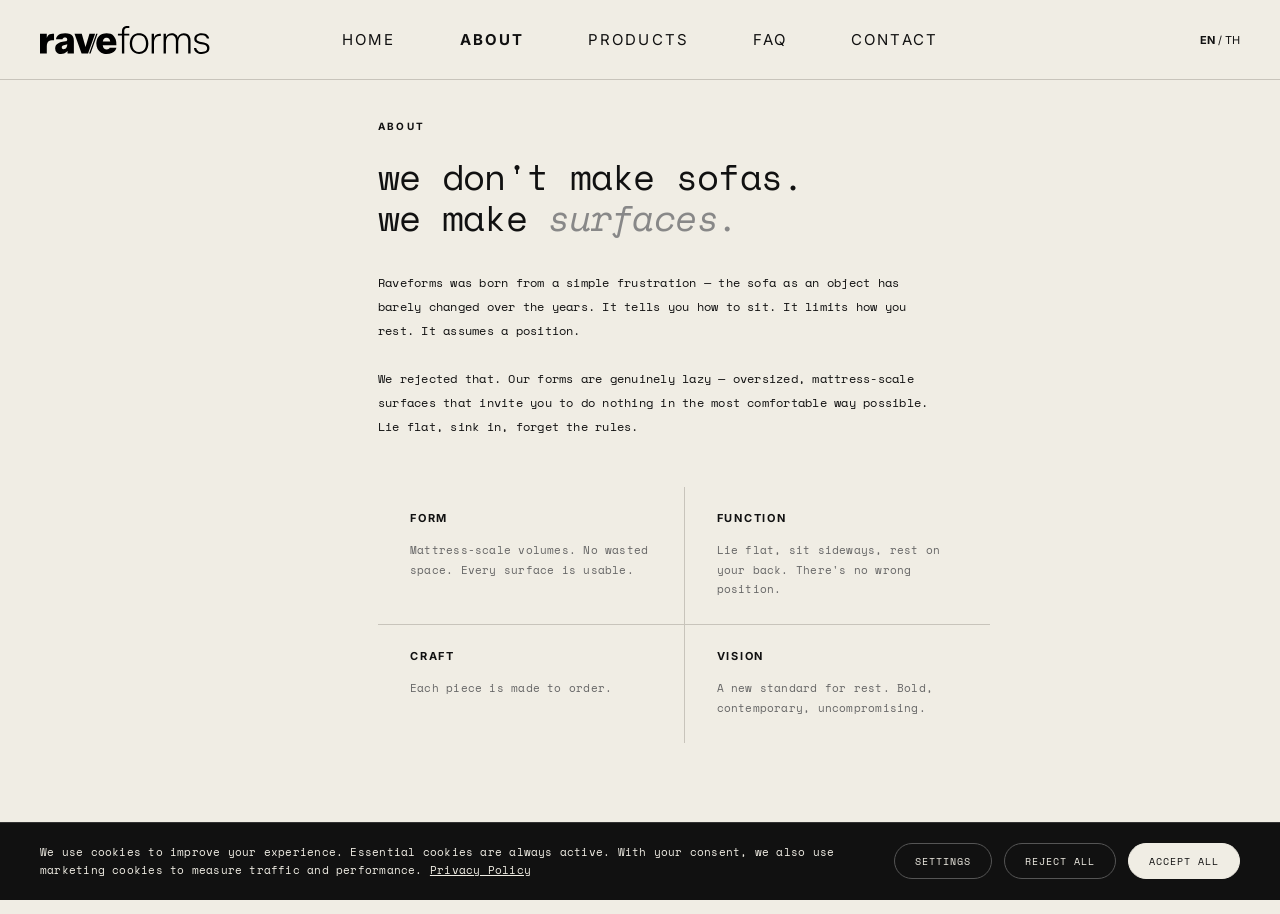
==== about.html @ 314253b8 "update" ====
<!DOCTYPE html>
<html lang="en">
<head>
  <meta charset="UTF-8">
  <meta name="viewport" content="width=device-width, initial-scale=1.0, maximum-scale=1.0">
  <title>raveforms / about</title>
  <link rel="icon" type="image/svg+xml" href="favicon.svg">
  <link rel="icon" type="image/png" href="favicon.png" sizes="32x32">
  <link rel="apple-touch-icon" href="apple-touch-icon.png">
  <link rel="stylesheet" href="style.css">
  <link rel="preconnect" href="https://fonts.googleapis.com">
  <link href="https://fonts.googleapis.com/css2?family=Inter:wght@300;400;700&family=Space+Mono:wght@400&display=swap" rel="stylesheet">
  <style>
/* CONTENT */
    .content {
      flex: 1;
      max-width: 780px;
      margin: 0 auto 0 auto;
      padding: 2.5rem 2.5rem 1.5rem 8rem;
      width: 100%;
    }

    

    .section {
      margin-bottom: 3.5rem;
      opacity: 0;
      animation: riseUp 0.8s cubic-bezier(0.16, 1, 0.3, 1) forwards;
    }

    .section:nth-child(2) { animation-delay: 0.4s; }
    .section:nth-child(3) { animation-delay: 0.6s; }
    .section:nth-child(4) { animation-delay: 0.8s; }
    .section:nth-child(5) { animation-delay: 1s; }

    .section-line {
      width: 32px;
      height: 0.5px;
      background: #C8C4BB;
      margin-bottom: 2rem;
    }

    .headline {
      font-family: 'Space Mono', monospace;
      font-size: clamp(20px, 3vw, 36px);
      font-weight: 400;
      color: #111;
      line-height: 1.15;
      letter-spacing: -0.02em;
      margin-bottom: 2rem;
    }

    .headline em {
      font-style: italic;
      color: #888;
    }

    .body-text {
      font-family: 'Space Mono', monospace;
      font-size: 12px;
      font-weight: 400;
      color: #111;
      line-height: 2;
      letter-spacing: 0.02em;
      max-width: 560px;
    }

    .body-text + .body-text {
      margin-top: 1.5rem;
    }

    .divider {
      border: none;
      border-top: 0.5px solid #C8C4BB;
      margin: 0 0 5rem;
      opacity: 0;
      animation: fadeIn 0.6s ease forwards 0.5s;
    }

    .stat-row {
      display: grid;
      grid-template-columns: repeat(3, 1fr);
      gap: 1px;
      background: #C8C4BB;
      margin-bottom: 5rem;
      opacity: 0;
      animation: fadeIn 0.8s ease forwards 0.9s;
    }

    .stat {
      background: #F0EDE4;
      padding: 2rem 1.5rem;
    }

    .stat-number {
      font-family: 'Space Mono', monospace;
      font-size: 32px;
      font-weight: 400;
      color: #111;
      line-height: 1;
      margin-bottom: 0.5rem;
    }

    .stat-label {
      font-family: 'Inter', sans-serif;
      font-size: 10px;
      font-weight: 700;
      letter-spacing: 0.16em;
      text-transform: uppercase;
      color: #888;
    }

    .values-grid {
      display: grid;
      grid-template-columns: 1fr 1fr;
      gap: 1px;
      background: #C8C4BB;
      opacity: 0;
      animation: fadeIn 0.8s ease forwards 1.1s;
      margin-bottom: 0.5rem;
    }

    .value-item {
      background: #F0EDE4;
      padding: 1.5rem 2rem;
    }

    .value-title {
      font-family: 'Inter', sans-serif;
      font-size: 11px;
      font-weight: 700;
      letter-spacing: 0.16em;
      text-transform: uppercase;
      color: #111;
      margin-bottom: 1rem;
    }

    .value-text {
      font-family: 'Space Mono', monospace;
      font-size: 11px;
      color: #666;
      line-height: 1.8;
      letter-spacing: 0.02em;
    }

    
    

    

    

    

    

    
      

    @media (max-width: 900px) {
      .content {
        padding: 3rem 1.25rem 2rem 1.25rem !important;
        max-width: 100%;
        margin: 0 auto;
        text-align: left;
      }
      .section-line { margin-left: 0; }
      .body-text { max-width: 100%; }
      .headline { font-size: clamp(28px, 8vw, 48px); margin-bottom: 2rem; }
      .stat-row { grid-template-columns: 1fr 1fr 1fr; }
      .values-grid { grid-template-columns: 1fr 1fr; gap: 1px; margin-top: 2rem; }
      .value-item { text-align: left; }
      .value-title { font-size: 11px; }
      .value-desc { font-size: 11px; }
    }
</style>
</head>
<body>

<div class="page">

  <!-- NAV -->
  <nav class="nav">
    <a href="index.html" class="nav-logo" style="text-decoration:none;display:inline-block;line-height:0;">
      <svg xmlns="http://www.w3.org/2000/svg" viewBox="0 0 499.46 82.54"><path d="M28.52 24.43c-2.53 1.17-4.57 3-6.12 5.5-.9 1.44-1.67 3.15-2.32 5.09V22.67H0v58.28h20.07V59.41c0-3.78.57-6.97 1.7-9.58s2.82-4.59 5.05-5.95q3.345-2.04 8.22-2.04h6.35V22.68h-3.86c-3.48 0-6.48.59-9.01 1.76Zm59.98-.9c-3.82-1.62-8.52-2.44-14.12-2.44-4.69 0-8.98.57-12.87 1.7s-7.13 3-9.69 5.61c-2.57 2.61-4.2 6.07-4.88 10.37h19.39c.3-1.81 1.15-3.04 2.55-3.68s3.08-.96 5.05-.96c1.28 0 2.4.21 3.34.62.94.42 1.68 1.04 2.21 1.87s.79 1.85.79 3.06v.11c0 1.44-.42 2.59-1.25 3.46s-2.12 1.49-3.86 1.87l-8.73 1.59c-4.99.91-9.09 2.23-12.3 3.97s-5.6 3.87-7.14 6.41c-1.55 2.53-2.32 5.58-2.32 9.13q0 7.26 4.71 11.79c3.14 3.02 7.39 4.54 12.76 4.54 3.25 0 6.2-.47 8.84-1.42a21.3 21.3 0 0 0 7.14-4.25c1.15-1.02 2.16-2.23 3.06-3.58v7.67h18.71V44.01c0-5.29-.95-9.62-2.83-12.98-1.89-3.36-4.74-5.86-8.56-7.48Zm-8.22 31.35c0 1.51-.23 3.06-.68 4.65s-1.12 3.06-1.98 4.42a10.3 10.3 0 0 1-3.34 3.29c-1.36.83-2.91 1.25-4.65 1.25s-2.99-.43-3.97-1.3q-1.47-1.305-1.47-4.14c0-1.51.53-2.81 1.59-3.91q1.59-1.65 4.65-2.55L75.87 55c2-.64 3.47-1.16 4.42-1.56v1.45Zm65.53-32.2-11.6 39.2-11.07-39.2h-21.43l20.86 58.28h19.1l20.84-58.28zm71.38 6.52q-3.915-4.14-9.3-6.12c-3.59-1.32-7.5-1.98-11.74-1.98-3.55 0-6.9.49-10.03 1.47-3.14.98-5.94 2.4-8.39 4.25a27.7 27.7 0 0 0-6.29 6.58c-1.74 2.53-3.08 5.35-4.03 8.45s-1.42 6.43-1.42 9.98c0 5.9 1.26 11.15 3.8 15.76 2.53 4.61 6.08 8.26 10.66 10.94 4.57 2.68 9.85 4.03 15.82 4.03s11.02-.89 15.14-2.67 7.33-4.06 9.64-6.86c2.3-2.8 3.69-5.74 4.14-8.84h-19.73c-.68 1.59-1.8 2.78-3.34 3.57-1.55.79-3.34 1.19-5.39 1.19-2.8 0-5.08-.66-6.86-1.98s-3.08-3.27-3.91-5.84c-.45-1.39-.77-2.95-.97-4.65h40.21c.15-6.42-.49-11.89-1.93-16.38-1.44-4.5-3.46-8.12-6.07-10.89Zm-31.98 16.38c.3-1.66.73-3.16 1.31-4.48.6-1.4 1.36-2.57 2.27-3.52.91-.94 1.96-1.66 3.17-2.15s2.57-.74 4.08-.74c1.36 0 2.63.17 3.8.51s2.23.93 3.17 1.76 1.76 1.95 2.44 3.34c.68 1.4 1.17 3.16 1.47 5.27h-21.71Zm62.82-43.71c-2.08 1.25-3.69 2.97-4.82 5.16s-1.7 4.65-1.7 7.37v8.28h-11.79v5.56h11.79v52.72h6.92V28.23h14.85v-5.56h-14.85v-8.5q0-3.735 2.1-6.18c1.4-1.62 3.23-2.44 5.5-2.44h7.26V0h-8.16c-2.65 0-5.01.62-7.09 1.87Zm97.29 22.28c-2.31.98-4.31 2.57-6.01 4.76-1.4 1.8-2.47 4.15-3.23 7.02V22.67h-6.92v58.28h6.92V48.64q0-5.445 1.98-9.75c1.32-2.87 3.17-5.16 5.56-6.86s5.16-2.55 8.33-2.55h4.2v-6.8h-3.63q-3.735 0-7.2 1.47m88.61-.45c-3.02-1.59-6.35-2.38-9.98-2.38-2.8 0-5.41.49-7.82 1.47-2.42.98-4.54 2.57-6.35 4.76-1.47 1.78-2.64 4.1-3.52 6.93-.73-2.91-1.84-5.27-3.34-7.04-1.85-2.19-4.04-3.76-6.58-4.71-2.53-.94-5.2-1.42-7.99-1.42-2.65 0-5.16.49-7.54 1.47s-4.46 2.48-6.24 4.48c-1.42 1.6-2.53 3.6-3.34 5.99V22.67h-6.92v58.28h6.92V48.07c0-4.23.66-7.9 1.98-11q1.98-4.65 5.67-7.26t8.79-2.61c5.1 0 6.31 1.3 8.96 3.91 2.64 2.61 3.97 6.75 3.97 12.42v37.42h6.92V47.27c0-4.08.64-7.61 1.93-10.6 1.28-2.98 3.1-5.31 5.44-6.97s5.1-2.5 8.28-2.5c2.42 0 4.67.59 6.75 1.76s3.76 2.97 5.05 5.39c1.28 2.42 1.93 5.52 1.93 9.3v37.3h6.92V42.06c0-4.46-.89-8.24-2.66-11.34-1.78-3.1-4.18-5.44-7.2-7.03Zm63.44 33.16c-1.4-2.15-3.33-3.89-5.78-5.21-2.46-1.32-5.24-2.29-8.33-2.89l-12.13-2.27c-2.57-.53-4.82-1.46-6.75-2.78s-2.89-3.46-2.89-6.41c0-2.42.7-4.38 2.1-5.9 1.4-1.51 3.21-2.62 5.44-3.34s4.59-1.08 7.09-1.08c2.79 0 5.27.4 7.43 1.19 2.15.79 3.93 1.91 5.33 3.35s2.4 3.21 3 5.33h6.8c-.38-3.25-1.61-6.03-3.69-8.33-2.08-2.31-4.72-4.08-7.94-5.33-3.21-1.25-6.79-1.87-10.71-1.87-3.17 0-6.07.4-8.67 1.19-2.61.79-4.88 1.91-6.8 3.34-1.93 1.44-3.42 3.14-4.48 5.1a13.2 13.2 0 0 0-1.59 6.35c0 4.16 1.32 7.52 3.97 10.09s6.65 4.35 12.02 5.33l10.32 1.93c4.46.91 7.5 2.42 9.13 4.54 1.62 2.12 2.44 4.27 2.44 6.46 0 2.57-.76 4.67-2.27 6.29-1.51 1.63-3.46 2.82-5.84 3.57-2.38.76-4.9 1.13-7.54 1.13-4.08 0-7.26-.6-9.52-1.81-2.27-1.21-3.89-2.74-4.88-4.59-.98-1.85-1.66-3.65-2.04-5.39h-6.8c.15 2.12.68 4.21 1.59 6.29q1.365 3.12 4.08 5.61c1.81 1.66 4.16 3 7.03 4.03 2.87 1.02 6.39 1.53 10.54 1.53 2.72 0 5.4-.32 8.05-.96q3.975-.96 7.2-3c3.225-2.04 3.89-3.16 5.22-5.39 1.32-2.23 1.98-4.93 1.98-8.11s-.7-5.84-2.1-7.99ZM306.6 25.17c-4.08-2.57-8.92-3.86-14.51-3.86-3.33 0-6.41.47-9.24 1.42s-5.37 2.31-7.6 4.08a25.9 25.9 0 0 0-5.73 6.41c-1.59 2.5-2.8 5.31-3.63 8.45s-1.25 6.52-1.25 10.15c0 6.05 1.13 11.36 3.4 15.93s5.46 8.15 9.58 10.71c4.12 2.57 8.94 3.86 14.46 3.86 3.32 0 6.41-.47 9.24-1.42s5.37-2.3 7.6-4.08 4.12-3.91 5.67-6.41 2.74-5.31 3.57-8.45 1.25-6.52 1.25-10.15c0-6.05-1.12-11.36-3.35-15.93s-5.39-8.14-9.47-10.71Zm5.15 34.19c-.49 2.46-1.27 4.72-2.32 6.8-1.06 2.08-2.4 3.89-4.03 5.44q-2.445 2.325-5.73 3.63c-2.19.87-4.72 1.3-7.6 1.3-4.76 0-8.66-1.15-11.68-3.46-3.02-2.3-5.25-5.35-6.69-9.13s-2.15-7.86-2.15-12.25c0-2.64.26-5.2.79-7.65.53-2.46 1.3-4.71 2.32-6.75s2.34-3.84 3.97-5.39c1.62-1.55 3.55-2.74 5.78-3.57s4.78-1.25 7.65-1.25c4.76 0 8.64 1.13 11.62 3.4s5.2 5.25 6.63 8.96c1.44 3.7 2.15 7.79 2.15 12.25 0 2.65-.25 5.2-.74 7.65ZM168.33 22.68h-2.55l-20.84 58.28h4.09l20.75-58.28z"/></svg>
    </a>

    <button class="nav-hamburger" id="nav-hamburger" aria-label="Menu">
      <span></span><span></span><span></span>
    </button>
    <ul class="nav-links">
      <li><a href="index.html">Home</a></li>
      <li class="active"><a href="about.html">About</a></li>
      <li style="position:relative;">
        <a href="#" id="prod-btn">Products</a>
        <div id="prod-menu">
          <a href="products.html">Sofas</a>
          <a href="accessories.html">Accessories</a>
        </div>
      </li>
      <li><a href="faq.html">FAQ</a></li>
      <li><a href="contact.html">Contact</a></li>
    </ul>

    <div class="nav-lang" id="lang-toggle">
      <span class="active" id="lang-en">EN</span>
      <span style="font-weight:400;"> / </span>
      <span class="inactive" id="lang-th">TH</span>
    </div>
  </nav>

  <!-- CONTENT -->
  <main class="content">

    <p class="page-label">About</p>

    <div class="section">
      <h1 class="headline">we don't make sofas.<br>we make <em>surfaces.</em></h1>
      <p class="body-text">Raveforms was born from a simple frustration — the sofa as an object has barely changed over the years. It tells you how to sit. It limits how you rest. It assumes a position.</p>
      <p class="body-text" style="margin-bottom: 3rem;">We rejected that. Our forms are genuinely lazy — oversized, mattress-scale surfaces that invite you to do nothing in the most comfortable way possible. Lie flat, sink in, forget the rules.</p>



    <div class="values-grid">
      <div class="value-item">
        <p class="value-title">Form</p>
        <p class="value-text">Mattress-scale volumes. No wasted space. Every surface is usable.</p>
      </div>
      <div class="value-item">
        <p class="value-title">Function</p>
        <p class="value-text">Lie flat, sit sideways, rest on your back. There's no wrong position.</p>
      </div>
      <div class="value-item">
        <p class="value-title">Craft</p>
        <p class="value-text">Each piece is made to order.</p>
      </div>
      <div class="value-item">
        <p class="value-title">Vision</p>
        <p class="value-text">A new standard for rest. Bold, contemporary, uncompromising.</p>
      </div>
    </div>
  </main>

  <!-- FOOTER -->
  <footer class="footer">
    <ul class="footer-links">
      <li>
        <svg width="14" height="14" viewBox="0 0 24 24" fill="none" stroke="#111" stroke-width="1.8" stroke-linecap="round" stroke-linejoin="round"><rect x="2" y="2" width="20" height="20" rx="5"/><circle cx="12" cy="12" r="4"/><circle cx="17.5" cy="6.5" r="0.8" fill="#111" stroke="none"/></svg>
        <a href="https://www.instagram.com/raveforms" target="_blank" rel="noopener" style="text-decoration:none;color:inherit;">Instagram</a>
      </li>
      <li>
        <svg width="14" height="14" viewBox="0 0 24 24" fill="none" stroke="#111" stroke-width="1.8" stroke-linecap="round" stroke-linejoin="round"><rect x="2" y="4" width="20" height="16" rx="2"/><polyline points="2,4 12,13 22,4"/></svg>
        <a href="mailto:raveformsbkk@gmail.com" style="text-decoration:none;color:inherit;">E-mail</a>
      </li>
      <li>
        <svg width="14" height="14" viewBox="0 0 24 24" fill="none" stroke="#111" stroke-width="1.8" stroke-linecap="round" stroke-linejoin="round"><path d="M6.6 10.8a15.2 15.2 0 0 0 6.6 6.6l2.2-2.2a1 1 0 0 1 1-.24 11.4 11.4 0 0 0 3.6.6 1 1 0 0 1 1 1V20a1 1 0 0 1-1 1A17 17 0 0 1 3 4a1 1 0 0 1 1-1h3.5a1 1 0 0 1 1 1 11.4 11.4 0 0 0 .6 3.6 1 1 0 0 1-.24 1L6.6 10.8z"/></svg>
        <a href="tel:+660807605074" style="text-decoration:none;color:inherit;">Phone</a>
      </li>
      <li>
        <svg width="14" height="14" viewBox="0 0 24 24" fill="none" stroke="#111" stroke-width="1.8" stroke-linecap="round" stroke-linejoin="round"><path d="M12 2C8.13 2 5 5.13 5 9c0 5.25 7 13 7 13s7-7.75 7-13c0-3.87-3.13-7-7-7z"/><circle cx="12" cy="9" r="2.5"/></svg>
        <a href="https://maps.app.goo.gl/edBnxW2e9k4XNzD27" target="_blank" rel="noopener" style="text-decoration:none;color:inherit;">Location</a>
      </li>
    </ul>
    <span class="footer-copy">2026&copy; raveforms &middot; All rights reserved &middot; <a href="privacy.html" style="color:inherit;text-decoration:none;">Privacy Policy</a></span>
  </footer>

</div>

<script>
  const toggle = document.getElementById('lang-toggle');
  const en = document.getElementById('lang-en');
  const th = document.getElementById('lang-th');
  let activeLang = 'en';
  toggle.addEventListener('click', function() {
    if (activeLang === 'en') {
      en.className = 'inactive';
      th.className = 'active';
      activeLang = 'th';
    } else {
      en.className = 'active';
      th.className = 'inactive';
      activeLang = 'en';
    }
  });

  // Products dropdown
  (function(){
    var b = document.getElementById('prod-btn');
    var m = document.getElementById('prod-menu');
    var li = b ? b.closest('li') : null;
    if(!b||!m) return;
    b.onclick = function(e){ e.preventDefault(); e.stopPropagation(); var open = m.style.display==='flex'; m.style.display = open?'none':'flex'; if(li) li.classList.toggle('menu-open', !open); };
    document.addEventListener('click', function(){ m.style.display='none'; if(li) li.classList.remove('menu-open'); });
  })();
</script>

<!-- ═══════════════════════════════════════════════════════
     COOKIE BANNER — GDPR compliant
     Paste this block just before </body> on every page
     ═══════════════════════════════════════════════════════ -->


<!-- Cookie Banner -->
<div id="cookie-banner" role="dialog" aria-label="Cookie consent">
  <p class="cookie-text">
    We use cookies to improve your experience. Essential cookies are always active.
    With your consent, we also use marketing cookies to measure traffic and performance.
    <a href="privacy.html">Privacy Policy</a>
  </p>
  <div class="cookie-btns">
    <button class="cookie-btn cookie-btn-settings" id="cookie-settings-btn">Settings</button>
    <button class="cookie-btn cookie-btn-reject" id="cookie-reject-btn">Reject all</button>
    <button class="cookie-btn cookie-btn-accept" id="cookie-accept-btn">Accept all</button>
  </div>
</div>

<!-- Cookie Settings Modal -->
<div id="cookie-modal" role="dialog" aria-modal="true" aria-label="Cookie settings">
  <div class="cookie-modal-box">
    <p class="cookie-modal-title">Cookie preferences</p>

    <div class="cookie-category">
      <div class="cookie-cat-header">
        <span class="cookie-cat-name">Essential</span>
        <label class="cookie-toggle">
          <input type="checkbox" checked disabled>
          <span class="cookie-toggle-slider"></span>
        </label>
      </div>
      <p class="cookie-cat-desc">Required for the website to function. Cannot be disabled. No personal data is collected beyond what is necessary for operation.</p>
    </div>

    <div class="cookie-category">
      <div class="cookie-cat-header">
        <span class="cookie-cat-name">Analytics & Marketing</span>
        <label class="cookie-toggle">
          <input type="checkbox" id="toggle-marketing">
          <span class="cookie-toggle-slider"></span>
        </label>
      </div>
      <p class="cookie-cat-desc">Help us understand how visitors interact with our site (e.g. Google Analytics). This data is used to improve our services. Requires your explicit consent under GDPR.</p>
    </div>

    <div class="cookie-modal-footer">
      <button class="cookie-modal-btn cookie-modal-save" id="cookie-save-btn">Save preferences</button>
    </div>
  </div>
</div>

<script>
(function() {
  var STORAGE_KEY = 'rv_cookie_consent';
  var banner = document.getElementById('cookie-banner');
  var modal  = document.getElementById('cookie-modal');
  var toggleMarketing = document.getElementById('toggle-marketing');

  function getConsent() {
    try { return JSON.parse(localStorage.getItem(STORAGE_KEY)); } catch(e) { return null; }
  }
  function setConsent(marketing) {
    localStorage.setItem(STORAGE_KEY, JSON.stringify({ essential: true, marketing: marketing, ts: Date.now() }));
  }
  function hideBanner() { banner.classList.remove('visible'); }
  function showBanner() { setTimeout(function(){ banner.classList.add('visible'); }, 400); }

  // Init
  var consent = getConsent();
  if (!consent) {
    showBanner();
  } else {
    if (consent.marketing) enableMarketing();
  }

  // Buttons
  document.getElementById('cookie-accept-btn').addEventListener('click', function() {
    setConsent(true); enableMarketing(); hideBanner();
  });
  document.getElementById('cookie-reject-btn').addEventListener('click', function() {
    setConsent(false); hideBanner();
  });
  document.getElementById('cookie-settings-btn').addEventListener('click', function() {
    var c = getConsent();
    if (c) toggleMarketing.checked = c.marketing;
    modal.classList.add('open');
  });
  document.getElementById('cookie-save-btn').addEventListener('click', function() {
    var m = toggleMarketing.checked;
    setConsent(m);
    if (m) enableMarketing(); else disableMarketing();
    modal.classList.remove('open');
    hideBanner();
  });
  modal.addEventListener('click', function(e) {
    if (e.target === modal) modal.classList.remove('open');
  });

  function enableMarketing() {
    // Place marketing/analytics scripts here when ready
    // e.g. Google Analytics gtag
  }
  function disableMarketing() {
    // Optionally clear marketing cookies here
    document.cookie = '_ga=; Max-Age=0; path=/';
    document.cookie = '_gid=; Max-Age=0; path=/';
  }

  // Expose withdraw function globally
  window.raveformsWithdrawConsent = function() {
    setConsent(false); disableMarketing();
    localStorage.removeItem(STORAGE_KEY);
    showBanner();
  };
})();
</script>

<script>
  // Hamburger menu
  (function() {
    var btn = document.getElementById('nav-hamburger');
    var links = document.querySelector('.nav-links');
    var prodBtn = document.getElementById('prod-btn');
    var prodMenu = document.getElementById('prod-menu');
    if (!btn || !links) return;

    btn.addEventListener('click', function(e) {
      e.stopPropagation();
      var isOpen = links.classList.contains('open');
      links.classList.toggle('open', !isOpen);
      btn.classList.toggle('open', !isOpen);
      if (isOpen && prodMenu) { prodMenu.classList.remove('mobile-open'); prodMenu.style.display = 'none'; }
    });

    if (prodBtn && prodMenu) {
      prodBtn.addEventListener('click', function(e) {
        if (window.innerWidth <= 768) {
          e.preventDefault(); e.stopPropagation();
          var open = prodMenu.classList.contains('mobile-open');
          prodMenu.classList.toggle('mobile-open', !open);
          prodMenu.style.display = open ? 'none' : 'flex';
        }
      });
    }

    links.querySelectorAll('a:not(#prod-btn)').forEach(function(a) {
      a.addEventListener('click', function() {
        btn.classList.remove('open'); links.classList.remove('open');
        if (prodMenu) { prodMenu.classList.remove('mobile-open'); prodMenu.style.display = 'none'; }
      });
    });

    document.addEventListener('click', function(e) {
      if (!btn.contains(e.target) && !links.contains(e.target)) {
        btn.classList.remove('open'); links.classList.remove('open');
        if (prodMenu) { prodMenu.classList.remove('mobile-open'); prodMenu.style.display = 'none'; }
      }
    });
  })();
</script>
</body>
</html>
---- style.css ----
/* ============================================================
   RAVEFORMS — Shared Stylesheet
   Desktop + Mobile
   ============================================================ */

/* ── Reset ─────────────────────────────────────────────────── */
*, *::before, *::after { box-sizing: border-box; margin: 0; padding: 0; }

/* ── Base ──────────────────────────────────────────────────── */
body {
  background: #F0EDE4;
  font-family: 'Inter', sans-serif;
  min-height: 100vh;
}

.page {
  background: #F0EDE4;
  min-height: 100vh;
  display: flex;
  flex-direction: column;
}

/* ── Navigation ────────────────────────────────────────────── */
.nav {
  display: grid;
  grid-template-columns: 1fr auto 1fr;
  align-items: center;
  padding: 0 2.5rem;
  height: 80px;
  border-bottom: 0.5px solid #C8C4BB;
  position: fixed;
  top: 0; left: 0; right: 0;
  z-index: 99997;
  background: #F0EDE4;
}
.nav-logo { cursor: pointer; overflow: visible; }
.nav-logo svg { height: 28px; width: auto; overflow: visible; display: block; }

.page { padding-top: 80px; }

.nav-links { display: flex; gap: 4rem; list-style: none; margin: 0; padding: 0; }

.nav-links li {
  font-size: 15px; font-weight: 400; letter-spacing: 0.14em;
  text-transform: uppercase; color: #111; cursor: pointer; transition: opacity 0.2s;
}
.nav-links li a,
.nav-links li #prod-btn {
  color: #111; text-decoration: none;
  font-family: 'Inter', sans-serif; font-size: 15px; font-weight: 400;
  letter-spacing: 0.14em; text-transform: uppercase;
  background: none; border: none; cursor: pointer; padding: 0;
}
.nav-links > li:hover { opacity: 0.45; }
.nav-links > li.menu-open:hover { opacity: 1; }
.nav-links > li:has(#prod-menu):hover { opacity: 1; }
.nav-links li.active > a,
.nav-links li.active > a:visited,
.nav-links li.active { font-weight: 700 !important; text-decoration: none !important; border-bottom: none !important; color: #111 !important; }

.nav-lang {
  font-size: 11px; color: #111; cursor: pointer;
  user-select: none; justify-self: end;
}
.nav-lang .active   { font-weight: 700; }
.nav-lang .inactive { font-weight: 400; }

/* Desktop dropdown */
.nav-links li:has(#prod-menu) { position: relative; }

#prod-menu {
  display: none;
  position: absolute;
  top: calc(100% + 6px); left: 50%;
  transform: translateX(-50%);
  background: #F0EDE4;
  border: 0.5px solid #C8C4BB;
  box-shadow: 0 4px 24px rgba(0,0,0,0.12);
  min-width: 140px;
  flex-direction: column;
  z-index: 10001;
}
#prod-menu.open { display: flex; }
#prod-menu a {
  font-family: 'Inter', sans-serif; font-size: 11px; font-weight: 400;
  letter-spacing: 0.14em; text-transform: uppercase; color: #111;
  background: #F0EDE4; text-decoration: none;
  padding: 0.9rem 1.2rem; display: block;
  border-bottom: 0.5px solid #C8C4BB; cursor: pointer;
}
#prod-menu a:last-child { border-bottom: none; }
#prod-menu a:hover { background: #111; color: #F0EDE4; }

/* ── Buttons ───────────────────────────────────────────────── */
.btn-primary, .btn-ghost {
  font-family: 'Inter', sans-serif; font-weight: 700; font-size: 10px;
  letter-spacing: 0.16em; text-transform: uppercase; background: #111;
  color: #F0EDE4; border: 1px solid #111; padding: 0 2.2rem; height: 48px;
  border-radius: 999px; cursor: pointer;
  transition: background 0.2s, color 0.2s;
  display: inline-flex; align-items: center; justify-content: center;
}
.btn-primary:hover, .btn-ghost:hover { background: transparent; color: #111; }

/* ── Footer ────────────────────────────────────────────────── */
.footer, .hero-footer {
  display: flex; flex-direction: column; align-items: center; gap: 1rem;
  padding: 1.5rem 2.5rem; border-top: 0.5px solid #C8C4BB;
  opacity: 0; animation: fadeUp 0.7s ease forwards 1.4s;
}
.footer-links { display: flex; gap: 2.5rem; list-style: none; flex-wrap: wrap; justify-content: center; }
.footer-links li {
  font-size: 11px; font-weight: 700; letter-spacing: 0.14em;
  text-transform: uppercase; color: #111; cursor: pointer;
  transition: opacity 0.2s; display: flex; align-items: center; gap: 7px;
  font-family: 'Inter', sans-serif;
}
.footer-links li:hover { opacity: 0.5; }
.footer-copy { font-size: 10px; font-weight: 400; color: #111; text-align: center; letter-spacing: 0.06em; }

/* ── Animations ────────────────────────────────────────────── */
@keyframes fadeDown { from { opacity: 0; transform: translateY(-10px); } to { opacity: 1; transform: translateY(0); } }
@keyframes fadeUp   { from { opacity: 0; transform: translateY(8px);  } to { opacity: 1; transform: translateY(0); } }
@keyframes riseUp   { from { opacity: 0; transform: translateY(24px); } to { opacity: 1; transform: translateY(0); } }
@keyframes fadeIn   { from { opacity: 0; } to { opacity: 1; } }

/* ── Cookie banner ─────────────────────────────────────────── */
#cookie-banner {
  position: fixed; bottom: 0; left: 0; right: 0; z-index: 99999;
  background: #111; color: #F0EDE4;
  padding: 1.25rem 2.5rem;
  display: flex; align-items: center; justify-content: space-between;
  gap: 2rem; flex-wrap: wrap;
  font-family: 'Space Mono', monospace; font-size: 11px; letter-spacing: 0.02em;
  border-top: 0.5px solid #333;
  transform: translateY(100%); transition: transform 0.4s ease;
}
#cookie-banner.visible { transform: translateY(0); }
.cookie-text { flex: 1; min-width: 200px; line-height: 1.7; }
.cookie-text a { color: #F0EDE4; text-decoration: underline; }
.cookie-text a:hover { opacity: 0.7; }
.cookie-btns { display: flex; gap: 0.75rem; flex-wrap: wrap; }
.cookie-btn {
  font-family: 'Space Mono', monospace; font-size: 10px; font-weight: 400;
  letter-spacing: 0.1em; text-transform: uppercase;
  padding: 0 1.25rem; height: 36px; border-radius: 999px; cursor: pointer;
  transition: background 0.2s, color 0.2s; white-space: nowrap;
}
.cookie-btn-accept { background: #F0EDE4; color: #111; border: 1px solid #F0EDE4; }
.cookie-btn-accept:hover { background: transparent; color: #F0EDE4; }
.cookie-btn-reject { background: transparent; color: #F0EDE4; border: 1px solid #555; }
.cookie-btn-reject:hover { border-color: #F0EDE4; }
.cookie-btn-settings { background: transparent; color: #F0EDE4; border: 1px solid #555; }
.cookie-btn-settings:hover { border-color: #F0EDE4; }

#cookie-modal {
  display: none; position: fixed; inset: 0; z-index: 100000;
  background: rgba(0,0,0,0.5); align-items: center; justify-content: center;
}
#cookie-modal.open { display: flex; }
.cookie-modal-box {
  background: #F0EDE4; color: #111; max-width: 500px; width: 90%;
  padding: 2.5rem; font-family: 'Inter', sans-serif;
}
.cookie-modal-title {
  font-family: 'Space Mono', monospace; font-size: 11px; font-weight: 400;
  letter-spacing: 0.1em; text-transform: uppercase; margin-bottom: 1.5rem;
}
.cookie-category { border-top: 0.5px solid #C8C4BB; padding: 1.25rem 0; }
.cookie-category:last-of-type { border-bottom: 0.5px solid #C8C4BB; }
.cookie-cat-header { display: flex; justify-content: space-between; align-items: center; margin-bottom: 0.5rem; }
.cookie-cat-name { font-family: 'Space Mono', monospace; font-size: 10px; font-weight: 400; letter-spacing: 0.1em; text-transform: uppercase; }
.cookie-cat-desc { font-family: 'Space Mono', monospace; font-size: 10px; line-height: 1.7; color: #555; }
.cookie-toggle { position: relative; width: 36px; height: 20px; flex-shrink: 0; }
.cookie-toggle input { opacity: 0; width: 0; height: 0; }
.cookie-toggle-slider {
  position: absolute; inset: 0; border-radius: 999px;
  background: #C8C4BB; cursor: pointer; transition: background 0.2s;
}
.cookie-toggle-slider::before {
  content: ''; position: absolute; width: 14px; height: 14px;
  border-radius: 50%; background: white;
  top: 3px; left: 3px; transition: transform 0.2s;
}
.cookie-toggle input:checked + .cookie-toggle-slider { background: #111; }
.cookie-toggle input:checked + .cookie-toggle-slider::before { transform: translateX(16px); }
.cookie-toggle input:disabled + .cookie-toggle-slider { opacity: 0.4; cursor: default; }
.cookie-modal-footer { display: flex; gap: 0.75rem; margin-top: 1.5rem; justify-content: flex-end; }

/* ── Page label ────────────────────────────────────────────── */
.page-label {
  font-family: 'Inter', sans-serif; font-size: 10px; font-weight: 700;
  letter-spacing: 0.22em; text-transform: uppercase; color: #111;
  margin-bottom: 1.5rem; opacity: 0; animation: fadeIn 0.6s ease forwards 0.3s;
}

/* ============================================================
   MOBILE — max-width 768px
   ============================================================ */
@media (max-width: 900px) {

  /* Nav */
  .nav {
    padding: 0 1.25rem;
    height: 56px;
    grid-template-columns: 1fr auto 1fr;
    align-items: center;
    gap: 0;
    position: fixed;
    top: 0; left: 0; right: 0;
    z-index: 10000;
    background: #F0EDE4;
  }
  .page { padding-top: 56px; }
  .nav-logo svg { height: 22px; }
  .nav-lang { font-size: 13px; justify-self: end; }

  /* Active nav item — no bold on mobile (prevents height shifts) */
  .nav-links li.active > a { font-weight: 400 !important; }

  /* Hamburger button */
  .nav-hamburger {
    display: flex; flex-direction: column; gap: 6px;
    cursor: pointer; padding: 4px;
    justify-self: start; align-self: center;
    z-index: 99999; position: relative;
    background: none; border: none; outline: none;
  }
  .nav-hamburger span {
    display: block; width: 28px; height: 2.5px; background: #111;
    transition: all 0.3s ease;
  }
  .nav-hamburger.open span:nth-child(1) { transform: translateY(6.5px) rotate(45deg); }
  .nav-hamburger.open span:nth-child(2) { opacity: 0; }
  .nav-hamburger.open span:nth-child(3) { transform: translateY(-6.5px) rotate(-45deg); }

  /* Dropdown menu */
  /* Dropdown container */
  ul.nav-links {
    display: none !important;
    position: absolute !important;
    top: 100% !important; left: 0 !important; right: 0 !important;
    width: 100% !important;
    background: #F0EDE4 !important;
    box-shadow: 0 4px 24px rgba(0,0,0,0.08) !important;
    flex-direction: column !important;
    z-index: 99998 !important;
    padding: 0 !important; margin: 0 !important;
    list-style: none !important;
    gap: 0 !important;
  }
  ul.nav-links.open { display: flex !important; }

  /* Each <li> — clean wrapper, no padding, no border */
  ul.nav-links > li {
    display: block !important;
    width: 100% !important;
    margin: 0 !important;
    padding: 0 !important;
    border: none !important;
    list-style: none !important;
    position: relative !important;
    font-size: 0 !important; /* prevent inline-block whitespace */
  }

  /* The clickable cell — single source of border + height */
  ul.nav-links > li > a,
  ul.nav-links > li > #prod-btn {
    display: flex !important;
    align-items: center !important;
    justify-content: center !important;
    width: 100% !important;
    height: 60px !important;
    box-sizing: border-box !important;
    font-family: 'Inter', sans-serif !important;
    font-size: 18px !important;
    font-weight: 400 !important;
    letter-spacing: 0.18em !important;
    text-align: center !important;
    text-transform: uppercase !important;
    color: #111 !important;
    padding: 0 !important;
    margin: 0 !important;
    text-decoration: none !important;
    background: transparent !important;
    border: none !important;
    border-top: 0.5px solid #111 !important;
    cursor: pointer !important;
  }
  /* Last <li>'s clickable cell adds bottom border */
  ul.nav-links > li:last-child > a {
    border-bottom: 0.5px solid #111 !important;
  }

  ul.nav-links > li:hover {
    opacity: 1 !important;
  }

  ul.nav-links > li > a:hover,
  ul.nav-links > li > #prod-btn:hover,
  ul.nav-links > li > a:active,
  ul.nav-links > li > #prod-btn:active {
    background: #111 !important;
    color: #F0EDE4 !important;
    opacity: 1 !important;
  }

  /* Active state — no bold (prevents height shift) */
  ul.nav-links > li.active > a {
    font-weight: 400 !important;
  }

  /* Products submenu */
  #prod-menu {
    position: static !important;
    transform: none !important;
    display: none !important;
    flex-direction: column !important;
    box-shadow: none !important;
    border: none !important;
    background: #E8E4DA !important;
    min-width: unset !important;
    width: 100% !important;
    left: auto !important;
    margin: 0 !important;
    padding: 0 !important;
  }
  #prod-menu.mobile-open { display: flex !important; }

  #prod-menu a {
    display: flex !important;
    align-items: center !important;
    justify-content: center !important;
    width: 100% !important;
    height: 50px !important;
    box-sizing: border-box !important;
    font-family: 'Inter', sans-serif !important;
    font-size: 14px !important;
    font-weight: 400 !important;
    letter-spacing: 0.18em !important;
    text-align: center !important;
    text-transform: uppercase !important;
    color: #111 !important;
    padding: 0 !important;
    margin: 0 !important;
    border: none !important;
    border-top: 0.5px solid #111 !important;
    background: #E8E4DA !important;
    text-decoration: none !important;
    cursor: pointer !important;
  }
  #prod-menu a:hover,
  #prod-menu a:active {
    background: #111 !important;
    color: #F0EDE4 !important;
  }

  /* Footer */
  .footer, .hero-footer {
    flex-direction: column !important;
    align-items: center !important;
    padding: 1.25rem 1rem !important;
  }
  .footer-links { gap: 1.25rem; flex-wrap: wrap; justify-content: center; }
  .footer-links li { font-size: 10px; }
  .footer-copy { font-size: 9px; text-align: center; }
}

/* Hide hamburger on desktop */
@media (min-width: 901px) {
  .nav-hamburger { display: none; }
}

/* Landscape phone fix */
@media (max-width: 900px) and (orientation: landscape) {
  .nav {
    padding: 0 1.5rem;
    height: 50px;
  }
  .nav-logo svg { height: 20px; }
  ul.nav-links.open {
    display: grid !important;
    grid-template-columns: 1fr 1fr;
  }
  ul.nav-links > li > a,
  ul.nav-links > li > #prod-btn {
    height: 50px !important;
    font-size: 14px !important;
  }
  #prod-menu a {
    height: 44px !important;
    font-size: 12px !important;
  }
}
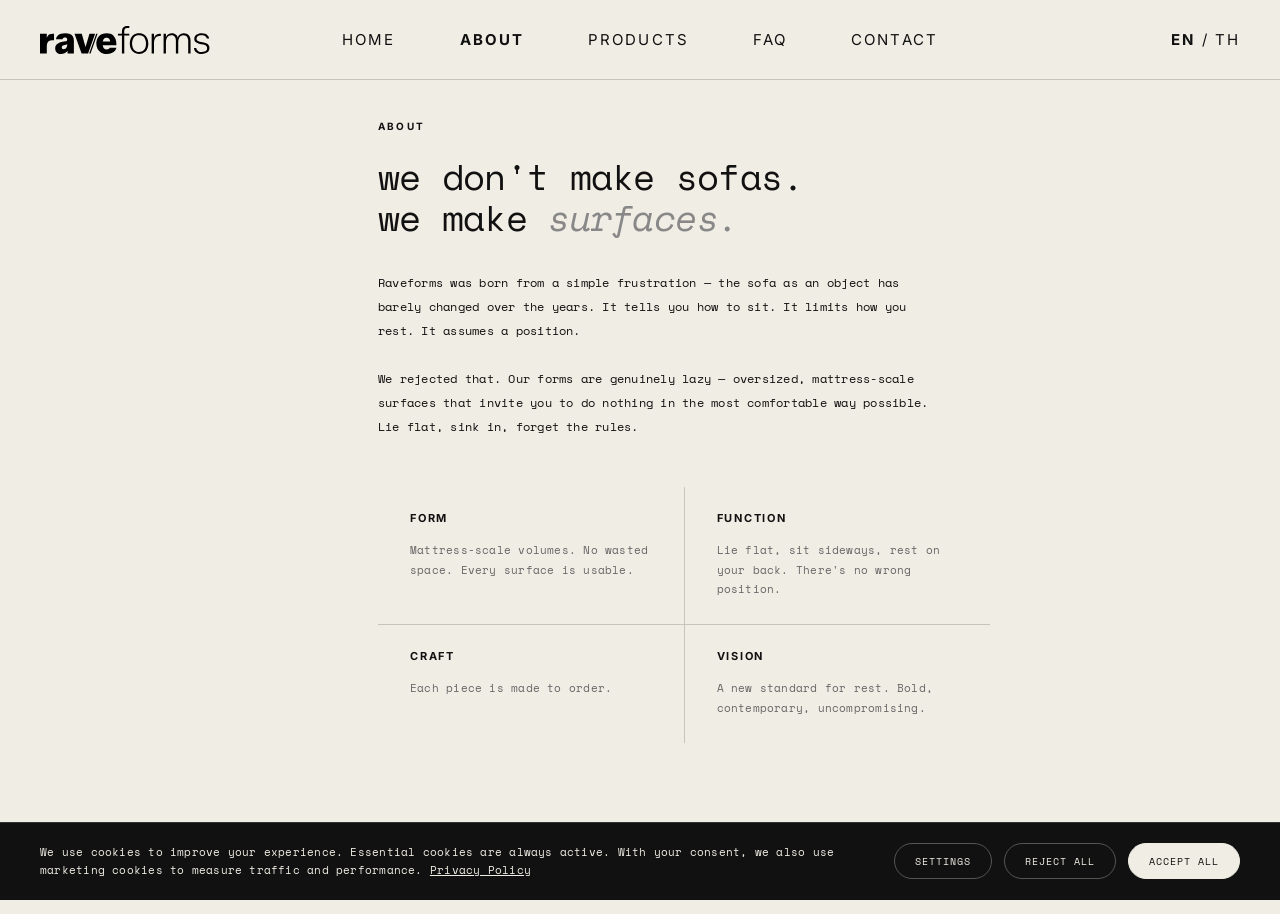
==== commit abcf1610: "ok" ====
--- a/about.html
+++ b/about.html
@@ -3,7 +3,8 @@
 <head>
   <meta charset="UTF-8">
   <meta name="viewport" content="width=device-width, initial-scale=1.0, maximum-scale=1.0">
-  <title>raveforms / about</title>
+  <title>About — design philosophy, craft, made in Bangkok | raveforms</title>
+  <meta name="description" content="Raveforms rejects the rules of the traditional sofa. We design mattress-scale surfaces — oversized, contemporary, made to order in Bangkok.">
   <link rel="icon" type="image/svg+xml" href="favicon.svg">
   <link rel="icon" type="image/png" href="favicon.png" sizes="32x32">
   <link rel="apple-touch-icon" href="apple-touch-icon.png">
--- a/style.css
+++ b/style.css
@@ -59,7 +59,8 @@
 .nav-links li.active { font-weight: 700 !important; text-decoration: none !important; border-bottom: none !important; color: #111 !important; }
 
 .nav-lang {
-  font-size: 11px; color: #111; cursor: pointer;
+  font-size: 15px; color: #111; cursor: pointer;
+  letter-spacing: 0.14em;
   user-select: none; justify-self: end;
 }
 .nav-lang .active   { font-weight: 700; }
@@ -213,7 +214,7 @@
   }
   .page { padding-top: 56px; }
   .nav-logo svg { height: 22px; }
-  .nav-lang { font-size: 13px; justify-self: end; }
+  .nav-lang { font-size: 17px; justify-self: end; letter-spacing: 0.04em; }
 
   /* Active nav item — no bold on mobile (prevents height shifts) */
   .nav-links li.active > a { font-weight: 400 !important; }
@@ -235,21 +236,27 @@
   .nav-hamburger.open span:nth-child(3) { transform: translateY(-6.5px) rotate(-45deg); }
 
   /* Dropdown menu */
-  /* Dropdown container */
+  /* Dropdown container — slides down with max-height transition */
   ul.nav-links {
-    display: none !important;
+    display: flex !important;
+    max-height: 0 !important;
+    overflow: hidden !important;
     position: absolute !important;
     top: 100% !important; left: 0 !important; right: 0 !important;
     width: 100% !important;
     background: #F0EDE4 !important;
-    box-shadow: 0 4px 24px rgba(0,0,0,0.08) !important;
+    box-shadow: none !important;
     flex-direction: column !important;
     z-index: 99998 !important;
     padding: 0 !important; margin: 0 !important;
     list-style: none !important;
     gap: 0 !important;
-  }
-  ul.nav-links.open { display: flex !important; }
+    transition: max-height 0.4s cubic-bezier(0.16, 1, 0.3, 1), box-shadow 0.3s ease !important;
+  }
+  ul.nav-links.open {
+    max-height: 600px !important;
+    box-shadow: 0 4px 24px rgba(0,0,0,0.08) !important;
+  }
 
   /* Each <li> — clean wrapper, no padding, no border */
   ul.nav-links > li {
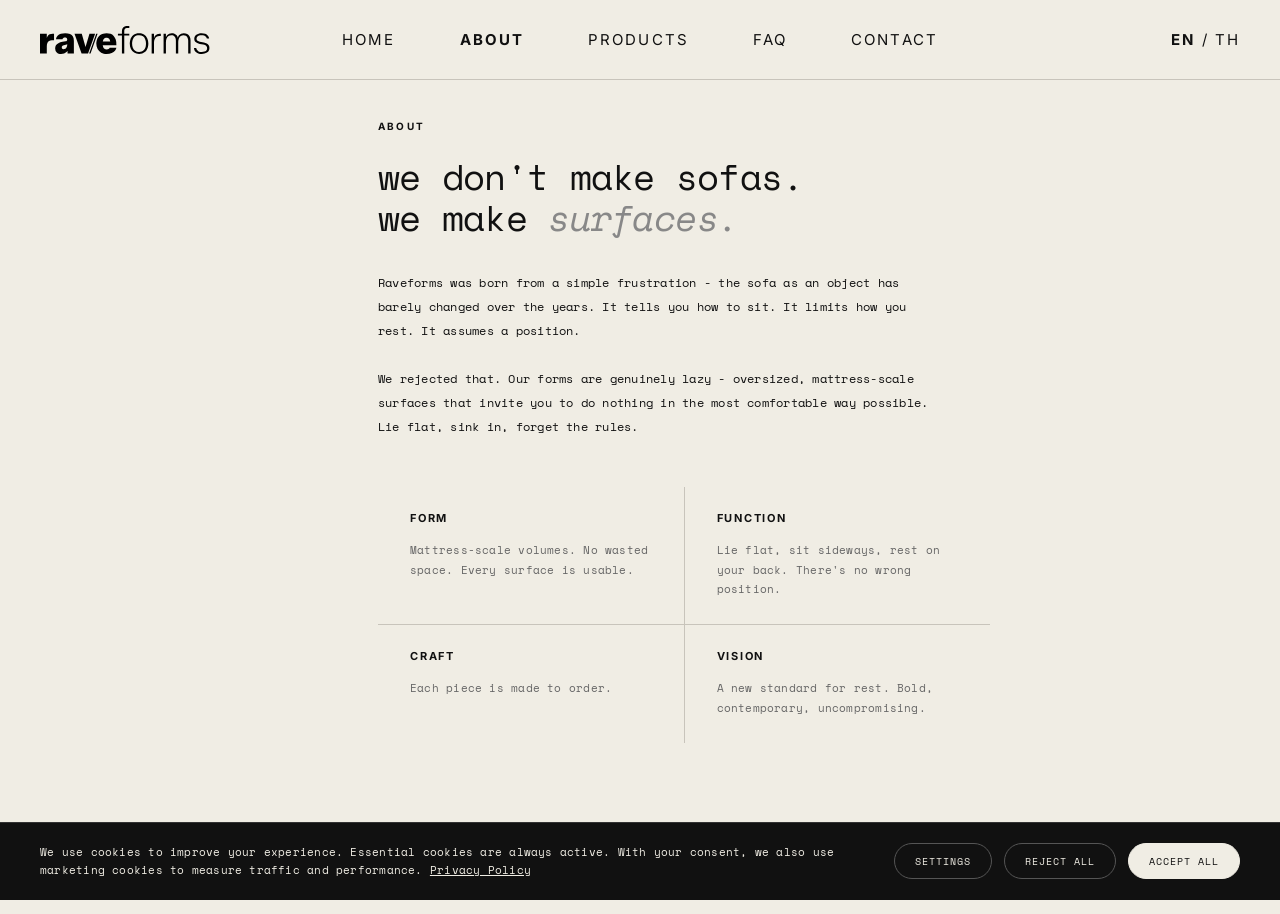
==== commit e946a21b: "ok" ====
--- a/about.html
+++ b/about.html
@@ -3,8 +3,8 @@
 <head>
   <meta charset="UTF-8">
   <meta name="viewport" content="width=device-width, initial-scale=1.0, maximum-scale=1.0">
-  <title>About — design philosophy, craft, made in Bangkok | raveforms</title>
-  <meta name="description" content="Raveforms rejects the rules of the traditional sofa. We design mattress-scale surfaces — oversized, contemporary, made to order in Bangkok.">
+  <title>About - design philosophy, craft, made in Bangkok | raveforms</title>
+  <meta name="description" content="Raveforms rejects the rules of the traditional sofa. We design mattress-scale surfaces - oversized, contemporary, made to order in Bangkok.">
   <link rel="icon" type="image/svg+xml" href="favicon.svg">
   <link rel="icon" type="image/png" href="favicon.png" sizes="32x32">
   <link rel="apple-touch-icon" href="apple-touch-icon.png">
@@ -217,8 +217,8 @@
 
     <div class="section">
       <h1 class="headline">we don't make sofas.<br>we make <em>surfaces.</em></h1>
-      <p class="body-text">Raveforms was born from a simple frustration — the sofa as an object has barely changed over the years. It tells you how to sit. It limits how you rest. It assumes a position.</p>
-      <p class="body-text" style="margin-bottom: 3rem;">We rejected that. Our forms are genuinely lazy — oversized, mattress-scale surfaces that invite you to do nothing in the most comfortable way possible. Lie flat, sink in, forget the rules.</p>
+      <p class="body-text">Raveforms was born from a simple frustration - the sofa as an object has barely changed over the years. It tells you how to sit. It limits how you rest. It assumes a position.</p>
+      <p class="body-text" style="margin-bottom: 3rem;">We rejected that. Our forms are genuinely lazy - oversized, mattress-scale surfaces that invite you to do nothing in the most comfortable way possible. Lie flat, sink in, forget the rules.</p>
 
 
 
@@ -296,7 +296,7 @@
 </script>
 
 <!-- ═══════════════════════════════════════════════════════
-     COOKIE BANNER — GDPR compliant
+     COOKIE BANNER - GDPR compliant
      Paste this block just before </body> on every page
      ═══════════════════════════════════════════════════════ -->
 
--- a/style.css
+++ b/style.css
@@ -1,5 +1,5 @@
 /* ============================================================
-   RAVEFORMS — Shared Stylesheet
+   RAVEFORMS - Shared Stylesheet
    Desktop + Mobile
    ============================================================ */
 
@@ -50,10 +50,12 @@
   font-family: 'Inter', sans-serif; font-size: 15px; font-weight: 400;
   letter-spacing: 0.14em; text-transform: uppercase;
   background: none; border: none; cursor: pointer; padding: 0;
-}
-.nav-links > li:hover { opacity: 0.45; }
-.nav-links > li.menu-open:hover { opacity: 1; }
-.nav-links > li:has(#prod-menu):hover { opacity: 1; }
+  transition: opacity 0.2s;
+}
+.nav-links > li:hover > a,
+.nav-links > li:hover > #prod-btn { opacity: 0.45; }
+.nav-links > li.menu-open:hover > a,
+.nav-links > li.menu-open:hover > #prod-btn { opacity: 1; }
 .nav-links li.active > a,
 .nav-links li.active > a:visited,
 .nav-links li.active { font-weight: 700 !important; text-decoration: none !important; border-bottom: none !important; color: #111 !important; }
@@ -196,7 +198,7 @@
 }
 
 /* ============================================================
-   MOBILE — max-width 768px
+   MOBILE - max-width 768px
    ============================================================ */
 @media (max-width: 900px) {
 
@@ -216,7 +218,7 @@
   .nav-logo svg { height: 22px; }
   .nav-lang { font-size: 17px; justify-self: end; letter-spacing: 0.04em; }
 
-  /* Active nav item — no bold on mobile (prevents height shifts) */
+  /* Active nav item - no bold on mobile (prevents height shifts) */
   .nav-links li.active > a { font-weight: 400 !important; }
 
   /* Hamburger button */
@@ -236,7 +238,7 @@
   .nav-hamburger.open span:nth-child(3) { transform: translateY(-6.5px) rotate(-45deg); }
 
   /* Dropdown menu */
-  /* Dropdown container — slides down with max-height transition */
+  /* Dropdown container - slides down with max-height transition */
   ul.nav-links {
     display: flex !important;
     max-height: 0 !important;
@@ -258,7 +260,7 @@
     box-shadow: 0 4px 24px rgba(0,0,0,0.08) !important;
   }
 
-  /* Each <li> — clean wrapper, no padding, no border */
+  /* Each <li> - clean wrapper, no padding, no border */
   ul.nav-links > li {
     display: block !important;
     width: 100% !important;
@@ -270,7 +272,7 @@
     font-size: 0 !important; /* prevent inline-block whitespace */
   }
 
-  /* The clickable cell — single source of border + height */
+  /* The clickable cell - single source of border + height */
   ul.nav-links > li > a,
   ul.nav-links > li > #prod-btn {
     display: flex !important;
@@ -312,7 +314,7 @@
     opacity: 1 !important;
   }
 
-  /* Active state — no bold (prevents height shift) */
+  /* Active state - no bold (prevents height shift) */
   ul.nav-links > li.active > a {
     font-weight: 400 !important;
   }
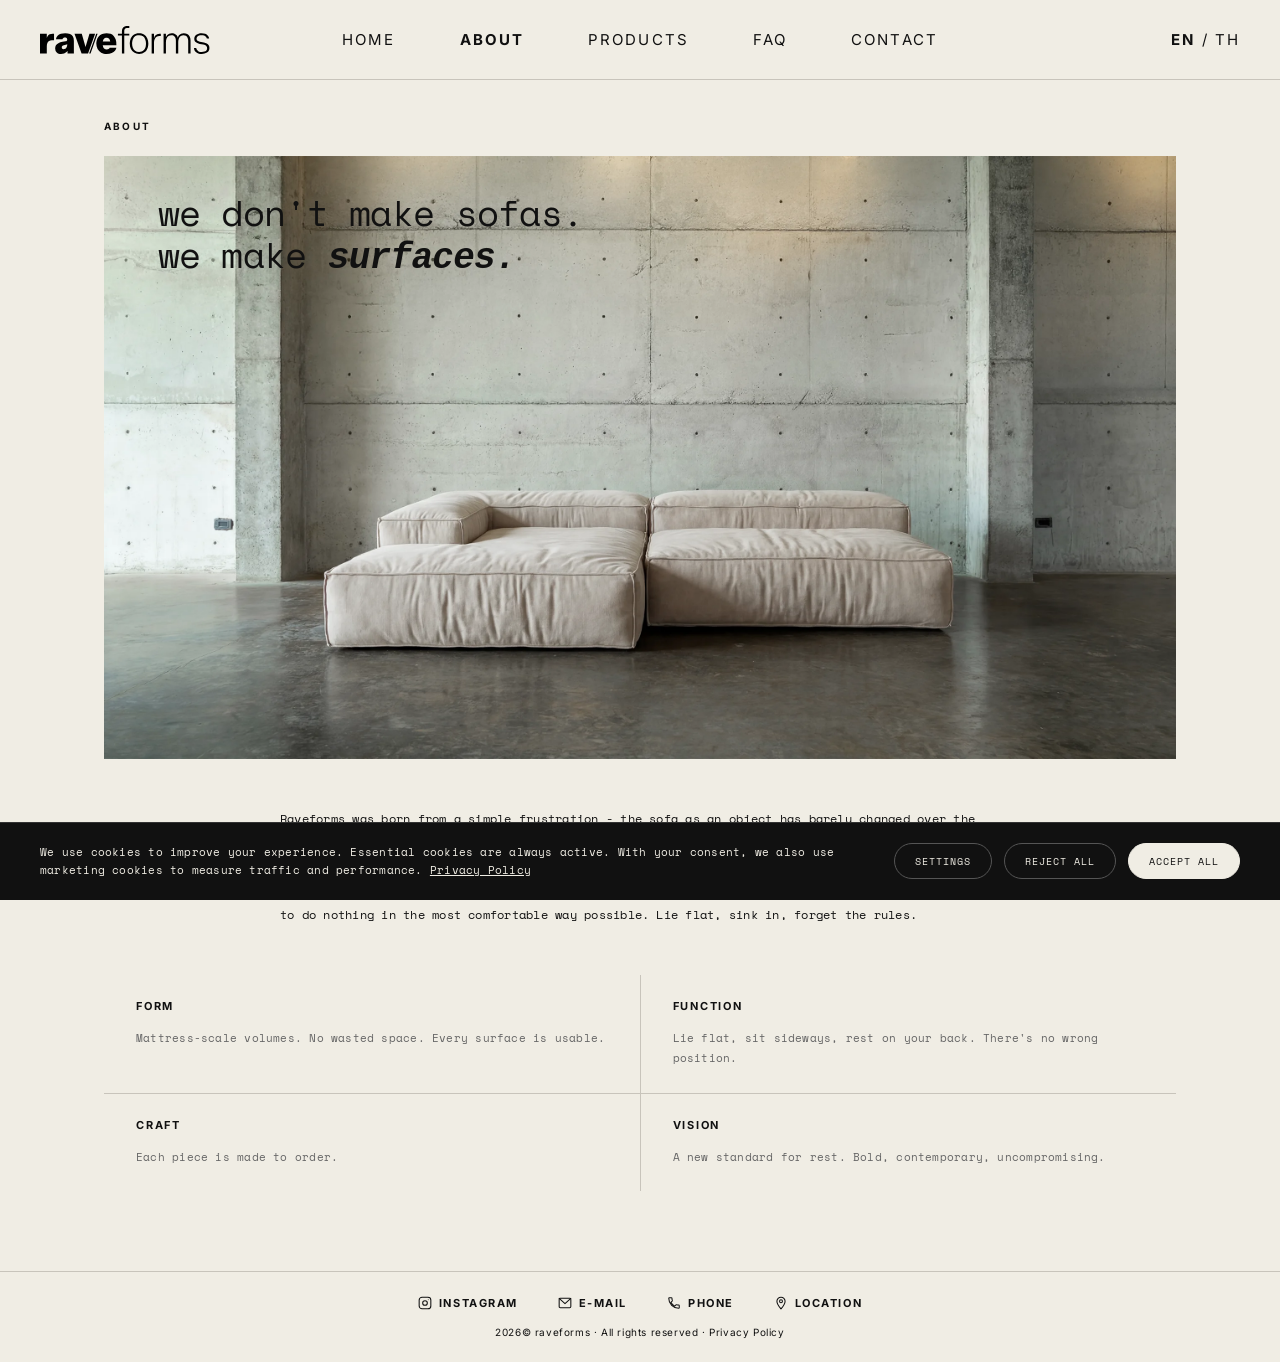
==== commit 6d9fb226: "ok" ====
--- a/about.html
+++ b/about.html
@@ -5,19 +5,30 @@
   <meta name="viewport" content="width=device-width, initial-scale=1.0, maximum-scale=1.0">
   <title>About - design philosophy, craft, made in Bangkok | raveforms</title>
   <meta name="description" content="Raveforms rejects the rules of the traditional sofa. We design mattress-scale surfaces - oversized, contemporary, made to order in Bangkok.">
+  <meta property="og:type" content="website">
+  <meta property="og:url" content="https://raveforms.com/about.html">
+  <meta property="og:title" content="About - design philosophy, craft, made in Bangkok | raveforms">
+  <meta property="og:description" content="Raveforms rejects the rules of the traditional sofa. We design mattress-scale surfaces - oversized, contemporary, made to order in Bangkok.">
+  <meta property="og:image" content="https://raveforms.com/images/og-image.jpg">
+  <meta property="og:image:width" content="1200">
+  <meta property="og:image:height" content="630">
+  <meta name="twitter:card" content="summary_large_image">
+  <meta name="twitter:title" content="About - design philosophy, craft, made in Bangkok | raveforms">
+  <meta name="twitter:description" content="Raveforms rejects the rules of the traditional sofa. We design mattress-scale surfaces - oversized, contemporary, made to order in Bangkok.">
+  <meta name="twitter:image" content="https://raveforms.com/images/og-image.jpg">
   <link rel="icon" type="image/svg+xml" href="favicon.svg">
   <link rel="icon" type="image/png" href="favicon.png" sizes="32x32">
   <link rel="apple-touch-icon" href="apple-touch-icon.png">
   <link rel="stylesheet" href="style.css">
   <link rel="preconnect" href="https://fonts.googleapis.com">
-  <link href="https://fonts.googleapis.com/css2?family=Inter:wght@300;400;700&family=Space+Mono:wght@400&display=swap" rel="stylesheet">
+  <link href="https://fonts.googleapis.com/css2?family=Inter:wght@300;400;700&family=Space+Mono:wght@400;700&display=swap" rel="stylesheet">
   <style>
 /* CONTENT */
     .content {
       flex: 1;
-      max-width: 780px;
-      margin: 0 auto 0 auto;
-      padding: 2.5rem 2.5rem 1.5rem 8rem;
+      max-width: 1200px;
+      margin: 0 auto;
+      padding: 2.5rem 4rem 1.5rem;
       width: 100%;
     }
 
@@ -109,6 +120,51 @@
       letter-spacing: 0.16em;
       text-transform: uppercase;
       color: #888;
+    }
+
+    .about-hero {
+      position: relative;
+      width: 100%;
+      margin: 0 0 3rem 0;
+      overflow: hidden;
+    }
+    .section .body-text {
+      max-width: 720px;
+      margin-left: auto;
+      margin-right: auto;
+    }
+    .about-hero .about-image {
+      display: block;
+      width: 100%;
+      margin: 0;
+    }
+    .about-hero .about-image img {
+      display: block;
+      width: 100%;
+      height: auto;
+    }
+    .about-hero .headline {
+      position: absolute;
+      left: 5%;
+      top: 6%;
+      margin-bottom: 0;
+      color: #111;
+      z-index: 2;
+      max-width: 90%;
+    }
+    .about-hero .headline em {
+      color: #111;
+      font-weight: 700;
+    }
+    @media (max-width: 900px) {
+      .about-hero {
+        margin: 0 0 2rem 0;
+      }
+      .about-hero .headline {
+        left: 5%;
+        top: 5%;
+        font-size: clamp(20px, 5.5vw, 32px);
+      }
     }
 
     .values-grid {
@@ -216,11 +272,15 @@
     <p class="page-label">About</p>
 
     <div class="section">
-      <h1 class="headline">we don't make sofas.<br>we make <em>surfaces.</em></h1>
+      <div class="about-hero">
+        <picture class="about-image">
+          <source media="(max-width: 900px)" srcset="images/raveforms_about_mobile.webp">
+          <img src="images/raveforms_about.webp" alt="Cloud Form oversized modular sofa - mattress-scale surface for lying flat, sitting sideways, sprawled out">
+        </picture>
+        <h1 class="headline">we don't make sofas.<br>we make <em>surfaces.</em></h1>
+      </div>
       <p class="body-text">Raveforms was born from a simple frustration - the sofa as an object has barely changed over the years. It tells you how to sit. It limits how you rest. It assumes a position.</p>
       <p class="body-text" style="margin-bottom: 3rem;">We rejected that. Our forms are genuinely lazy - oversized, mattress-scale surfaces that invite you to do nothing in the most comfortable way possible. Lie flat, sink in, forget the rules.</p>
-
-
 
     <div class="values-grid">
       <div class="value-item">
--- a/style.css
+++ b/style.css
@@ -318,6 +318,13 @@
   ul.nav-links > li.active > a {
     font-weight: 400 !important;
   }
+  /* Active item should also show cream text on hover/press (was inheriting #111 from desktop .active rule) */
+  ul.nav-links > li.active > a:hover,
+  ul.nav-links > li.active > a:active,
+  ul.nav-links > li.active > a:focus {
+    background: #111 !important;
+    color: #F0EDE4 !important;
+  }
 
   /* Products submenu */
   #prod-menu {
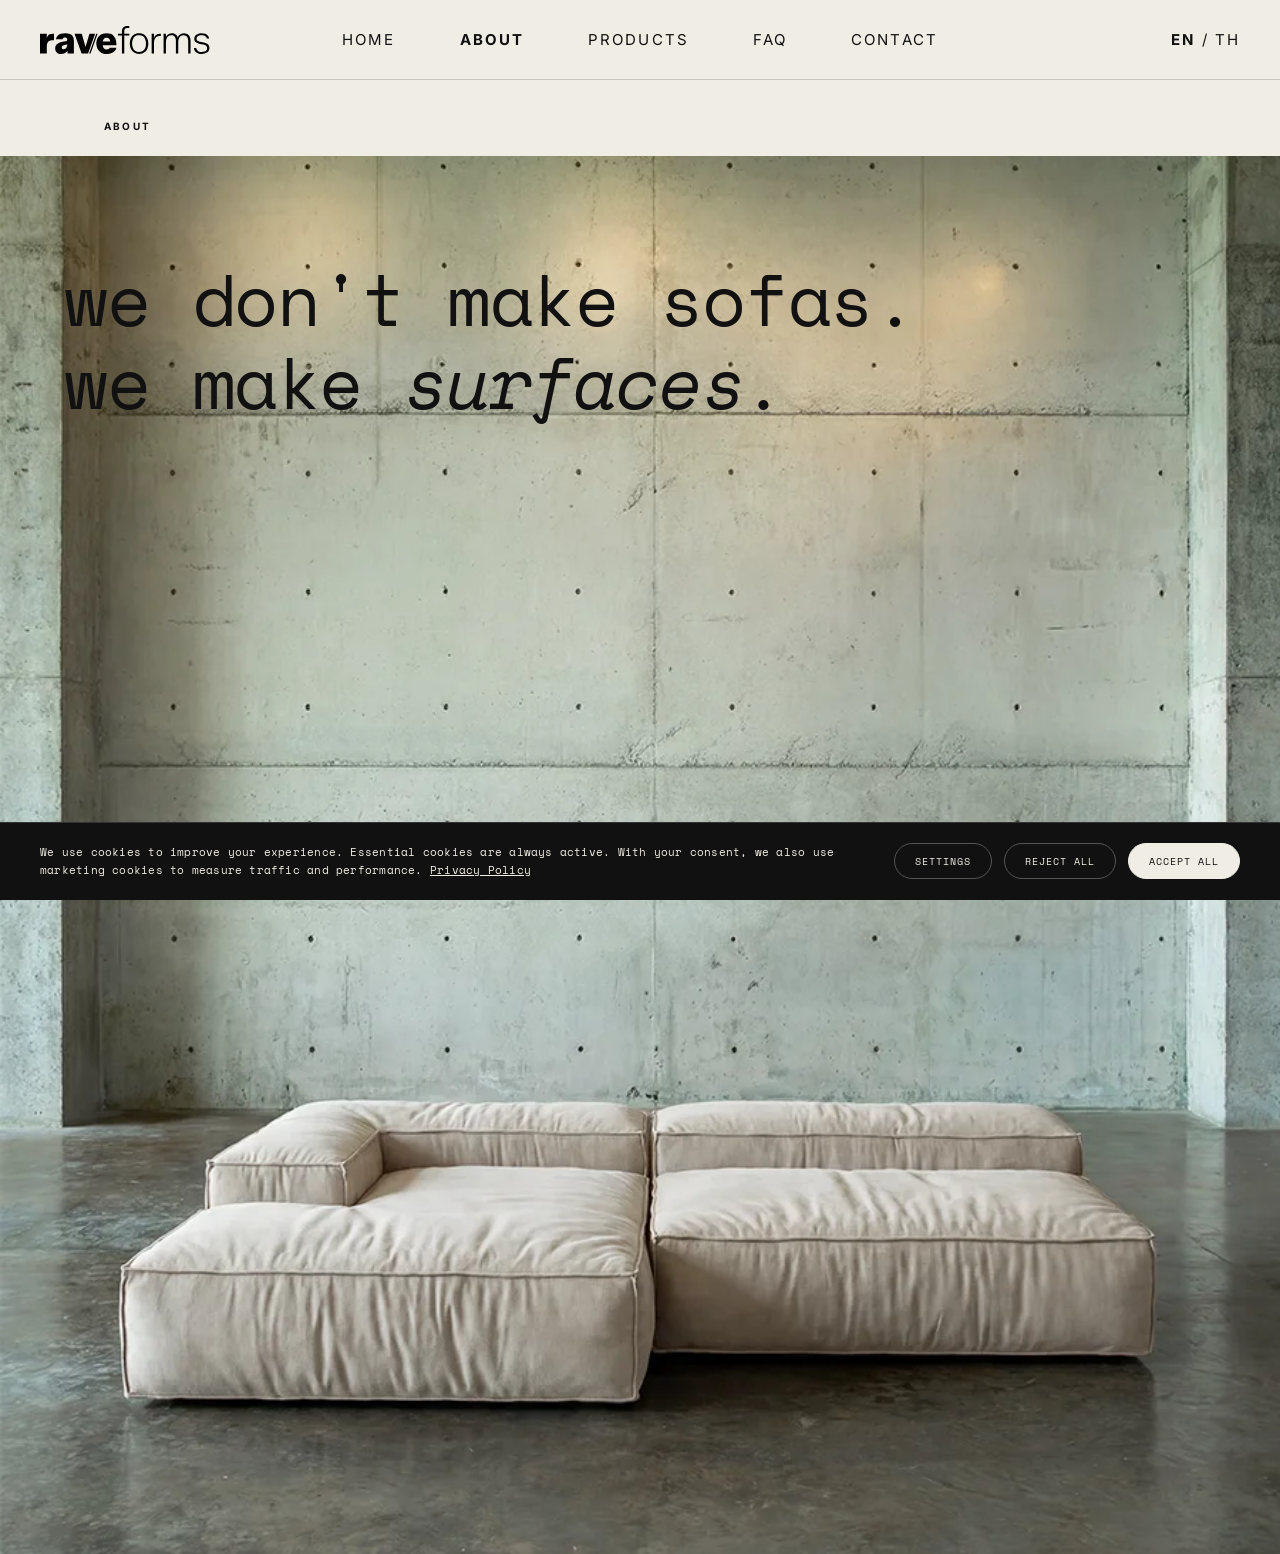
==== commit b32dec3f: "ok" ====
--- a/about.html
+++ b/about.html
@@ -69,10 +69,10 @@
 
     .body-text {
       font-family: 'Space Mono', monospace;
-      font-size: 12px;
+      font-size: 15px;
       font-weight: 400;
       color: #111;
-      line-height: 2;
+      line-height: 1.9;
       letter-spacing: 0.02em;
       max-width: 560px;
     }
@@ -124,8 +124,10 @@
 
     .about-hero {
       position: relative;
-      width: 100%;
-      margin: 0 0 3rem 0;
+      width: 100vw;
+      margin-left: calc(50% - 50vw);
+      margin-right: calc(50% - 50vw);
+      margin-bottom: 3rem;
       overflow: hidden;
     }
     .section .body-text {
@@ -151,14 +153,15 @@
       color: #111;
       z-index: 2;
       max-width: 90%;
+      font-size: clamp(40px, 6vw, 72px);
     }
     .about-hero .headline em {
       color: #111;
-      font-weight: 700;
     }
     @media (max-width: 900px) {
       .about-hero {
-        margin: 0 0 2rem 0;
+        margin: 0 -1.25rem 2rem -1.25rem;
+        width: calc(100% + 2.5rem);
       }
       .about-hero .headline {
         left: 5%;
@@ -222,7 +225,7 @@
         text-align: left;
       }
       .section-line { margin-left: 0; }
-      .body-text { max-width: 100%; }
+      .body-text { max-width: 100%; font-size: 12px; }
       .headline { font-size: clamp(28px, 8vw, 48px); margin-bottom: 2rem; }
       .stat-row { grid-template-columns: 1fr 1fr 1fr; }
       .values-grid { grid-template-columns: 1fr 1fr; gap: 1px; margin-top: 2rem; }
--- a/style.css
+++ b/style.css
@@ -11,6 +11,7 @@
   background: #F0EDE4;
   font-family: 'Inter', sans-serif;
   min-height: 100vh;
+  overflow-x: hidden;
 }
 
 .page {
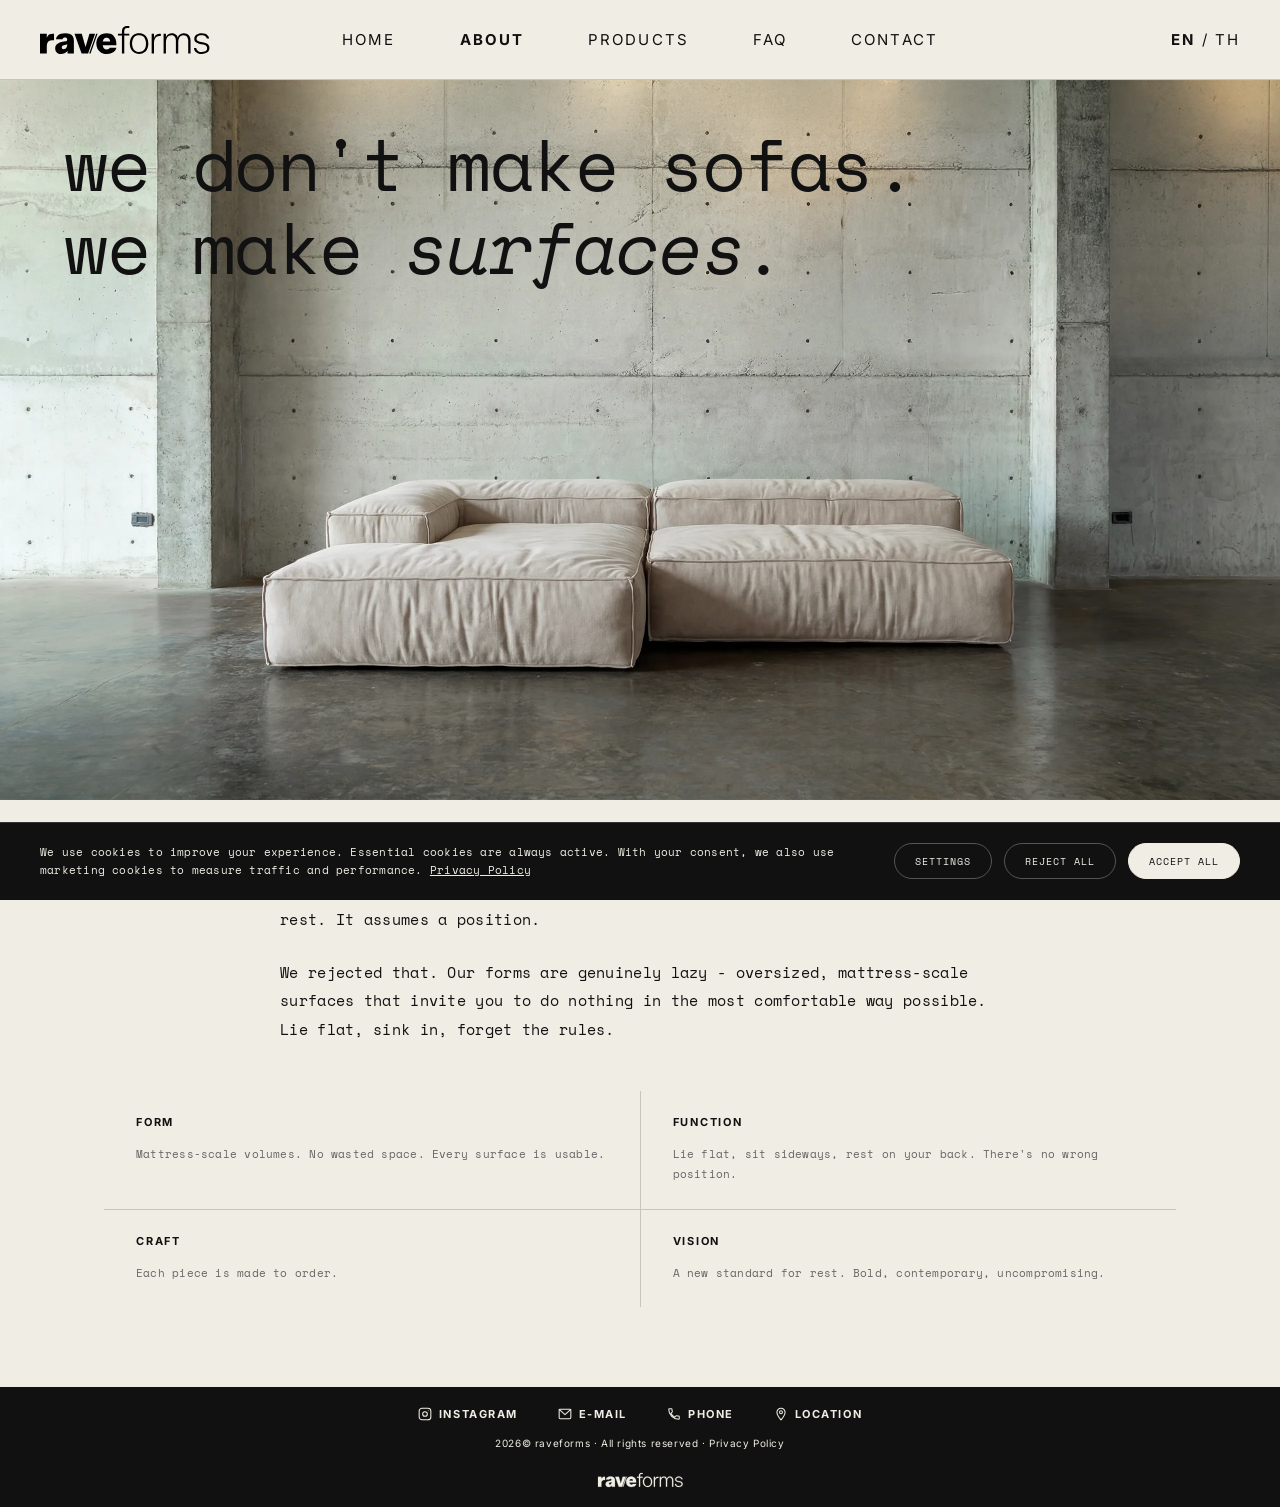
==== commit 27bb22e3: "ok" ====
--- a/about.html
+++ b/about.html
@@ -28,7 +28,7 @@
       flex: 1;
       max-width: 1200px;
       margin: 0 auto;
-      padding: 2.5rem 4rem 1.5rem;
+      padding: 0 4rem 1.5rem;
       width: 100%;
     }
 
@@ -219,7 +219,7 @@
 
     @media (max-width: 900px) {
       .content {
-        padding: 3rem 1.25rem 2rem 1.25rem !important;
+        padding: 0 1.25rem 2rem 1.25rem !important;
         max-width: 100%;
         margin: 0 auto;
         text-align: left;
@@ -271,8 +271,6 @@
 
   <!-- CONTENT -->
   <main class="content">
-
-    <p class="page-label">About</p>
 
     <div class="section">
       <div class="about-hero">
@@ -326,6 +324,7 @@
       </li>
     </ul>
     <span class="footer-copy">2026&copy; raveforms &middot; All rights reserved &middot; <a href="privacy.html" style="color:inherit;text-decoration:none;">Privacy Policy</a></span>
+    <svg class="footer-logo" xmlns="http://www.w3.org/2000/svg" viewBox="0 0 499.46 82.54" aria-label="raveforms"><path d="M28.52 24.43c-2.53 1.17-4.57 3-6.12 5.5-.9 1.44-1.67 3.15-2.32 5.09V22.67H0v58.28h20.07V59.41c0-3.78.57-6.97 1.7-9.58s2.82-4.59 5.05-5.95q3.345-2.04 8.22-2.04h6.35V22.68h-3.86c-3.48 0-6.48.59-9.01 1.76Zm59.98-.9c-3.82-1.62-8.52-2.44-14.12-2.44-4.69 0-8.98.57-12.87 1.7s-7.13 3-9.69 5.61c-2.57 2.61-4.2 6.07-4.88 10.37h19.39c.3-1.81 1.15-3.04 2.55-3.68s3.08-.96 5.05-.96c1.28 0 2.4.21 3.34.62.94.42 1.68 1.04 2.21 1.87s.79 1.85.79 3.06v.11c0 1.44-.42 2.59-1.25 3.46s-2.12 1.49-3.86 1.87l-8.73 1.59c-4.99.91-9.09 2.23-12.3 3.97s-5.6 3.87-7.14 6.41c-1.55 2.53-2.32 5.58-2.32 9.13q0 7.26 4.71 11.79c3.14 3.02 7.39 4.54 12.76 4.54 3.25 0 6.2-.47 8.84-1.42a21.3 21.3 0 0 0 7.14-4.25c1.15-1.02 2.16-2.23 3.06-3.58v7.67h18.71V44.01c0-5.29-.95-9.62-2.83-12.98-1.89-3.36-4.74-5.86-8.56-7.48Zm-8.22 31.35c0 1.51-.23 3.06-.68 4.65s-1.12 3.06-1.98 4.42a10.3 10.3 0 0 1-3.34 3.29c-1.36.83-2.91 1.25-4.65 1.25s-2.99-.43-3.97-1.3q-1.47-1.305-1.47-4.14c0-1.51.53-2.81 1.59-3.91q1.59-1.65 4.65-2.55L75.87 55c2-.64 3.47-1.16 4.42-1.56v1.45Zm65.53-32.2-11.6 39.2-11.07-39.2h-21.43l20.86 58.28h19.1l20.84-58.28zm71.38 6.52q-3.915-4.14-9.3-6.12c-3.59-1.32-7.5-1.98-11.74-1.98-3.55 0-6.9.49-10.03 1.47-3.14.98-5.94 2.4-8.39 4.25a27.7 27.7 0 0 0-6.29 6.58c-1.74 2.53-3.08 5.35-4.03 8.45s-1.42 6.43-1.42 9.98c0 5.9 1.26 11.15 3.8 15.76 2.53 4.61 6.08 8.26 10.66 10.94 4.57 2.68 9.85 4.03 15.82 4.03s11.02-.89 15.14-2.67 7.33-4.06 9.64-6.86c2.3-2.8 3.69-5.74 4.14-8.84h-19.73c-.68 1.59-1.8 2.78-3.34 3.57-1.55.79-3.34 1.19-5.39 1.19-2.8 0-5.08-.66-6.86-1.98s-3.08-3.27-3.91-5.84c-.45-1.39-.77-2.95-.97-4.65h40.21c.15-6.42-.49-11.89-1.93-16.38-1.44-4.5-3.46-8.12-6.07-10.89Zm-31.98 16.38c.3-1.66.73-3.16 1.31-4.48.6-1.4 1.36-2.57 2.27-3.52.91-.94 1.96-1.66 3.17-2.15s2.57-.74 4.08-.74c1.36 0 2.63.17 3.8.51s2.23.93 3.17 1.76 1.76 1.95 2.44 3.34c.68 1.4 1.17 3.16 1.47 5.27h-21.71Zm62.82-43.71c-2.08 1.25-3.69 2.97-4.82 5.16s-1.7 4.65-1.7 7.37v8.28h-11.79v5.56h11.79v52.72h6.92V28.23h14.85v-5.56h-14.85v-8.5q0-3.735 2.1-6.18c1.4-1.62 3.23-2.44 5.5-2.44h7.26V0h-8.16c-2.65 0-5.01.62-7.09 1.87Zm97.29 22.28c-2.31.98-4.31 2.57-6.01 4.76-1.4 1.8-2.47 4.15-3.23 7.02V22.67h-6.92v58.28h6.92V48.64q0-5.445 1.98-9.75c1.32-2.87 3.17-5.16 5.56-6.86s5.16-2.55 8.33-2.55h4.2v-6.8h-3.63q-3.735 0-7.2 1.47m88.61-.45c-3.02-1.59-6.35-2.38-9.98-2.38-2.8 0-5.41.49-7.82 1.47-2.42.98-4.54 2.57-6.35 4.76-1.47 1.78-2.64 4.1-3.52 6.93-.73-2.91-1.84-5.27-3.34-7.04-1.85-2.19-4.04-3.76-6.58-4.71-2.53-.94-5.2-1.42-7.99-1.42-2.65 0-5.16.49-7.54 1.47s-4.46 2.48-6.24 4.48c-1.42 1.6-2.53 3.6-3.34 5.99V22.67h-6.92v58.28h6.92V48.07c0-4.23.66-7.9 1.98-11q1.98-4.65 5.67-7.26t8.79-2.61c5.1 0 6.31 1.3 8.96 3.91 2.64 2.61 3.97 6.75 3.97 12.42v37.42h6.92V47.27c0-4.08.64-7.61 1.93-10.6 1.28-2.98 3.1-5.31 5.44-6.97s5.1-2.5 8.28-2.5c2.42 0 4.67.59 6.75 1.76s3.76 2.97 5.05 5.39c1.28 2.42 1.93 5.52 1.93 9.3v37.3h6.92V42.06c0-4.46-.89-8.24-2.66-11.34-1.78-3.1-4.18-5.44-7.2-7.03Zm63.44 33.16c-1.4-2.15-3.33-3.89-5.78-5.21-2.46-1.32-5.24-2.29-8.33-2.89l-12.13-2.27c-2.57-.53-4.82-1.46-6.75-2.78s-2.89-3.46-2.89-6.41c0-2.42.7-4.38 2.1-5.9 1.4-1.51 3.21-2.62 5.44-3.34s4.59-1.08 7.09-1.08c2.79 0 5.27.4 7.43 1.19 2.15.79 3.93 1.91 5.33 3.35s2.4 3.21 3 5.33h6.8c-.38-3.25-1.61-6.03-3.69-8.33-2.08-2.31-4.72-4.08-7.94-5.33-3.21-1.25-6.79-1.87-10.71-1.87-3.17 0-6.07.4-8.67 1.19-2.61.79-4.88 1.91-6.8 3.34-1.93 1.44-3.42 3.14-4.48 5.1a13.2 13.2 0 0 0-1.59 6.35c0 4.16 1.32 7.52 3.97 10.09s6.65 4.35 12.02 5.33l10.32 1.93c4.46.91 7.5 2.42 9.13 4.54 1.62 2.12 2.44 4.27 2.44 6.46 0 2.57-.76 4.67-2.27 6.29-1.51 1.63-3.46 2.82-5.84 3.57-2.38.76-4.9 1.13-7.54 1.13-4.08 0-7.26-.6-9.52-1.81-2.27-1.21-3.89-2.74-4.88-4.59-.98-1.85-1.66-3.65-2.04-5.39h-6.8c.15 2.12.68 4.21 1.59 6.29q1.365 3.12 4.08 5.61c1.81 1.66 4.16 3 7.03 4.03 2.87 1.02 6.39 1.53 10.54 1.53 2.72 0 5.4-.32 8.05-.96q3.975-.96 7.2-3c3.225-2.04 3.89-3.16 5.22-5.39 1.32-2.23 1.98-4.93 1.98-8.11s-.7-5.84-2.1-7.99ZM306.6 25.17c-4.08-2.57-8.92-3.86-14.51-3.86-3.33 0-6.41.47-9.24 1.42s-5.37 2.31-7.6 4.08a25.9 25.9 0 0 0-5.73 6.41c-1.59 2.5-2.8 5.31-3.63 8.45s-1.25 6.52-1.25 10.15c0 6.05 1.13 11.36 3.4 15.93s5.46 8.15 9.58 10.71c4.12 2.57 8.94 3.86 14.46 3.86 3.32 0 6.41-.47 9.24-1.42s5.37-2.3 7.6-4.08 4.12-3.91 5.67-6.41 2.74-5.31 3.57-8.45 1.25-6.52 1.25-10.15c0-6.05-1.12-11.36-3.35-15.93s-5.39-8.14-9.47-10.71Zm5.15 34.19c-.49 2.46-1.27 4.72-2.32 6.8-1.06 2.08-2.4 3.89-4.03 5.44q-2.445 2.325-5.73 3.63c-2.19.87-4.72 1.3-7.6 1.3-4.76 0-8.66-1.15-11.68-3.46-3.02-2.3-5.25-5.35-6.69-9.13s-2.15-7.86-2.15-12.25c0-2.64.26-5.2.79-7.65.53-2.46 1.3-4.71 2.32-6.75s2.34-3.84 3.97-5.39c1.62-1.55 3.55-2.74 5.78-3.57s4.78-1.25 7.65-1.25c4.76 0 8.64 1.13 11.62 3.4s5.2 5.25 6.63 8.96c1.44 3.7 2.15 7.79 2.15 12.25 0 2.65-.25 5.2-.74 7.65ZM168.33 22.68h-2.55l-20.84 58.28h4.09l20.75-58.28z"/></svg>
   </footer>
 
 </div>
--- a/style.css
+++ b/style.css
@@ -8,15 +8,17 @@
 
 /* ── Base ──────────────────────────────────────────────────── */
 body {
-  background: #F0EDE4;
+  background: #111;
   font-family: 'Inter', sans-serif;
   min-height: 100vh;
+  min-height: 100dvh;
   overflow-x: hidden;
 }
 
 .page {
   background: #F0EDE4;
   min-height: 100vh;
+  min-height: 100dvh;
   display: flex;
   flex-direction: column;
 }
@@ -109,18 +111,30 @@
 /* ── Footer ────────────────────────────────────────────────── */
 .footer, .hero-footer {
   display: flex; flex-direction: column; align-items: center; gap: 1rem;
-  padding: 1.5rem 2.5rem; border-top: 0.5px solid #C8C4BB;
+  padding: 1.25rem 2.5rem;
+  background: #111;
   opacity: 0; animation: fadeUp 0.7s ease forwards 1.4s;
 }
 .footer-links { display: flex; gap: 2.5rem; list-style: none; flex-wrap: wrap; justify-content: center; }
 .footer-links li {
   font-size: 11px; font-weight: 700; letter-spacing: 0.14em;
-  text-transform: uppercase; color: #111; cursor: pointer;
+  text-transform: uppercase; color: #F0EDE4; cursor: pointer;
   transition: opacity 0.2s; display: flex; align-items: center; gap: 7px;
   font-family: 'Inter', sans-serif;
 }
-.footer-links li:hover { opacity: 0.5; }
-.footer-copy { font-size: 10px; font-weight: 400; color: #111; text-align: center; letter-spacing: 0.06em; }
+.footer-links li:hover { opacity: 0.55; }
+.footer svg, .hero-footer svg { stroke: #F0EDE4; }
+.footer svg circle[fill], .hero-footer svg circle[fill] { fill: #F0EDE4; }
+.footer-copy { font-size: 10px; font-weight: 400; color: #F0EDE4; text-align: center; letter-spacing: 0.06em; }
+.footer-logo {
+  display: block;
+  height: 14px;
+  width: auto;
+  fill: #F0EDE4;
+  opacity: 1;
+  margin-top: 0.5rem;
+  overflow: visible;
+}
 
 /* ── Animations ────────────────────────────────────────────── */
 @keyframes fadeDown { from { opacity: 0; transform: translateY(-10px); } to { opacity: 1; transform: translateY(0); } }
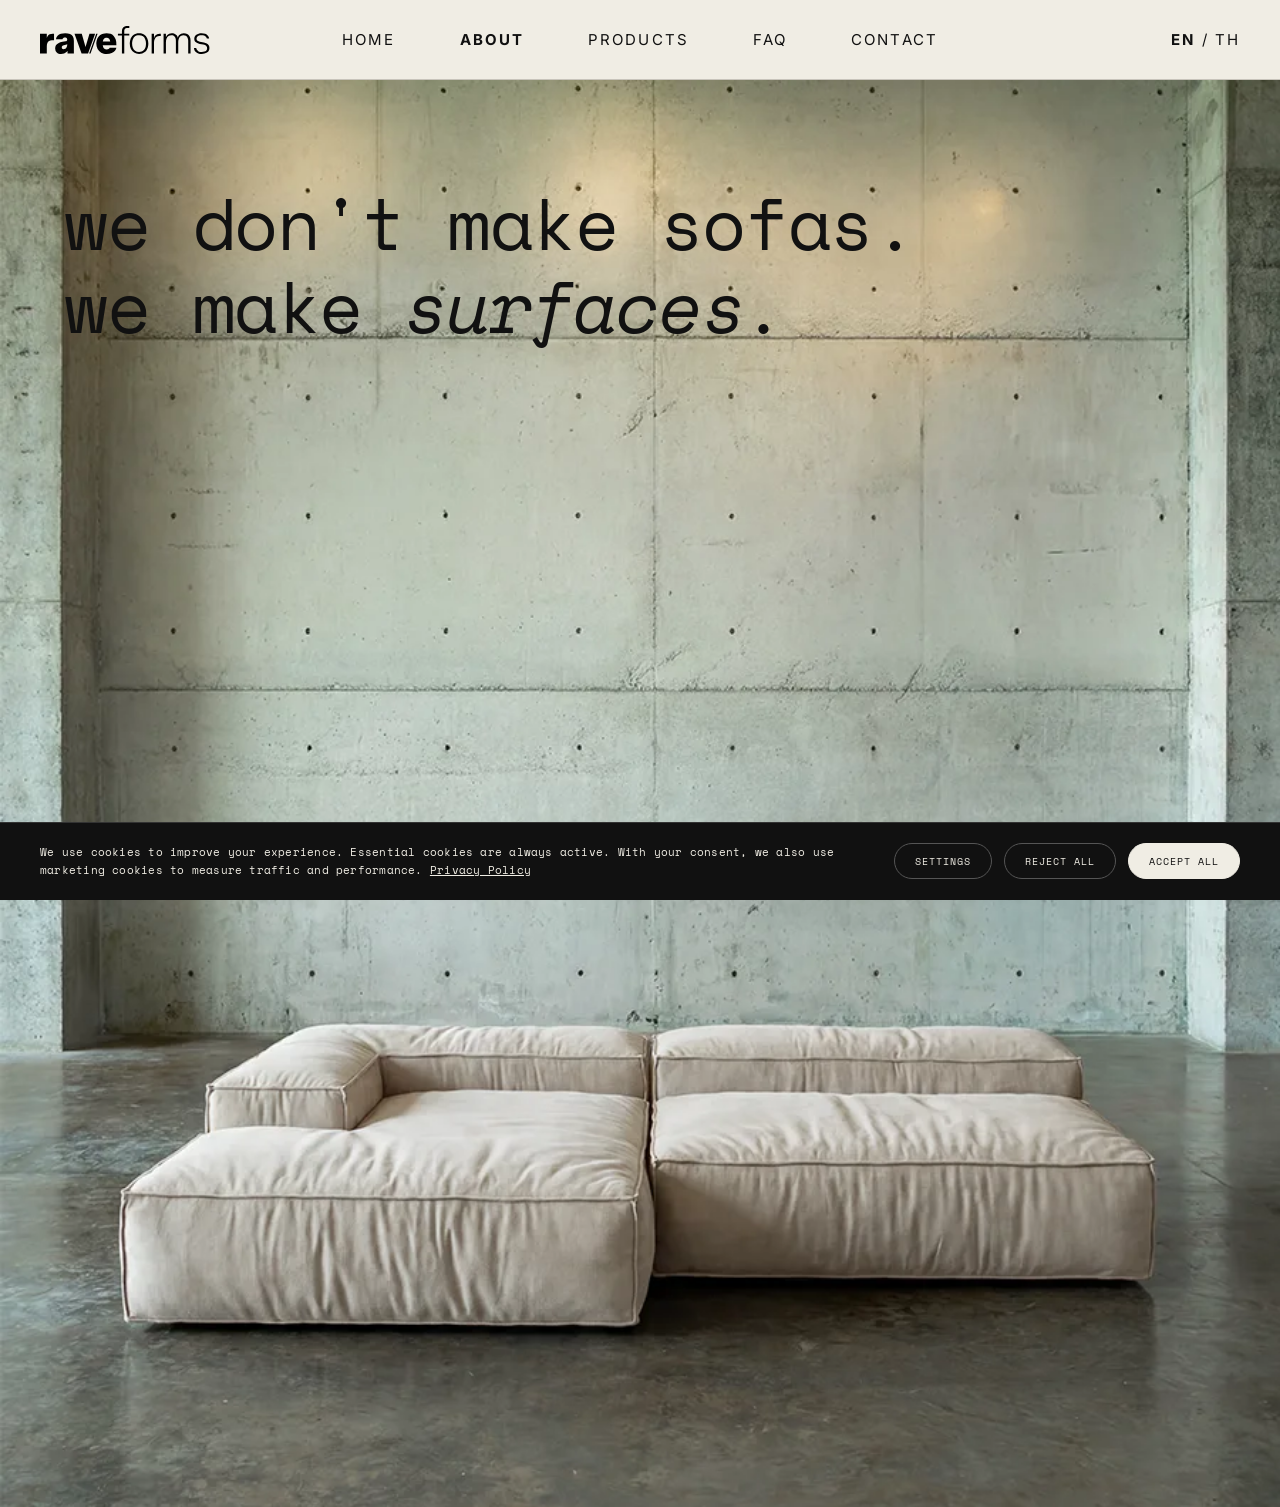
==== commit aa3af56c: "ok" ====
--- a/about.html
+++ b/about.html
@@ -286,7 +286,7 @@
     <div class="values-grid">
       <div class="value-item">
         <p class="value-title">Form</p>
-        <p class="value-text">Mattress-scale volumes. No wasted space. Every surface is usable.</p>
+        <p class="value-text">Mattress-scale sizes. No wasted space. Every surface is usable.</p>
       </div>
       <div class="value-item">
         <p class="value-title">Function</p>
